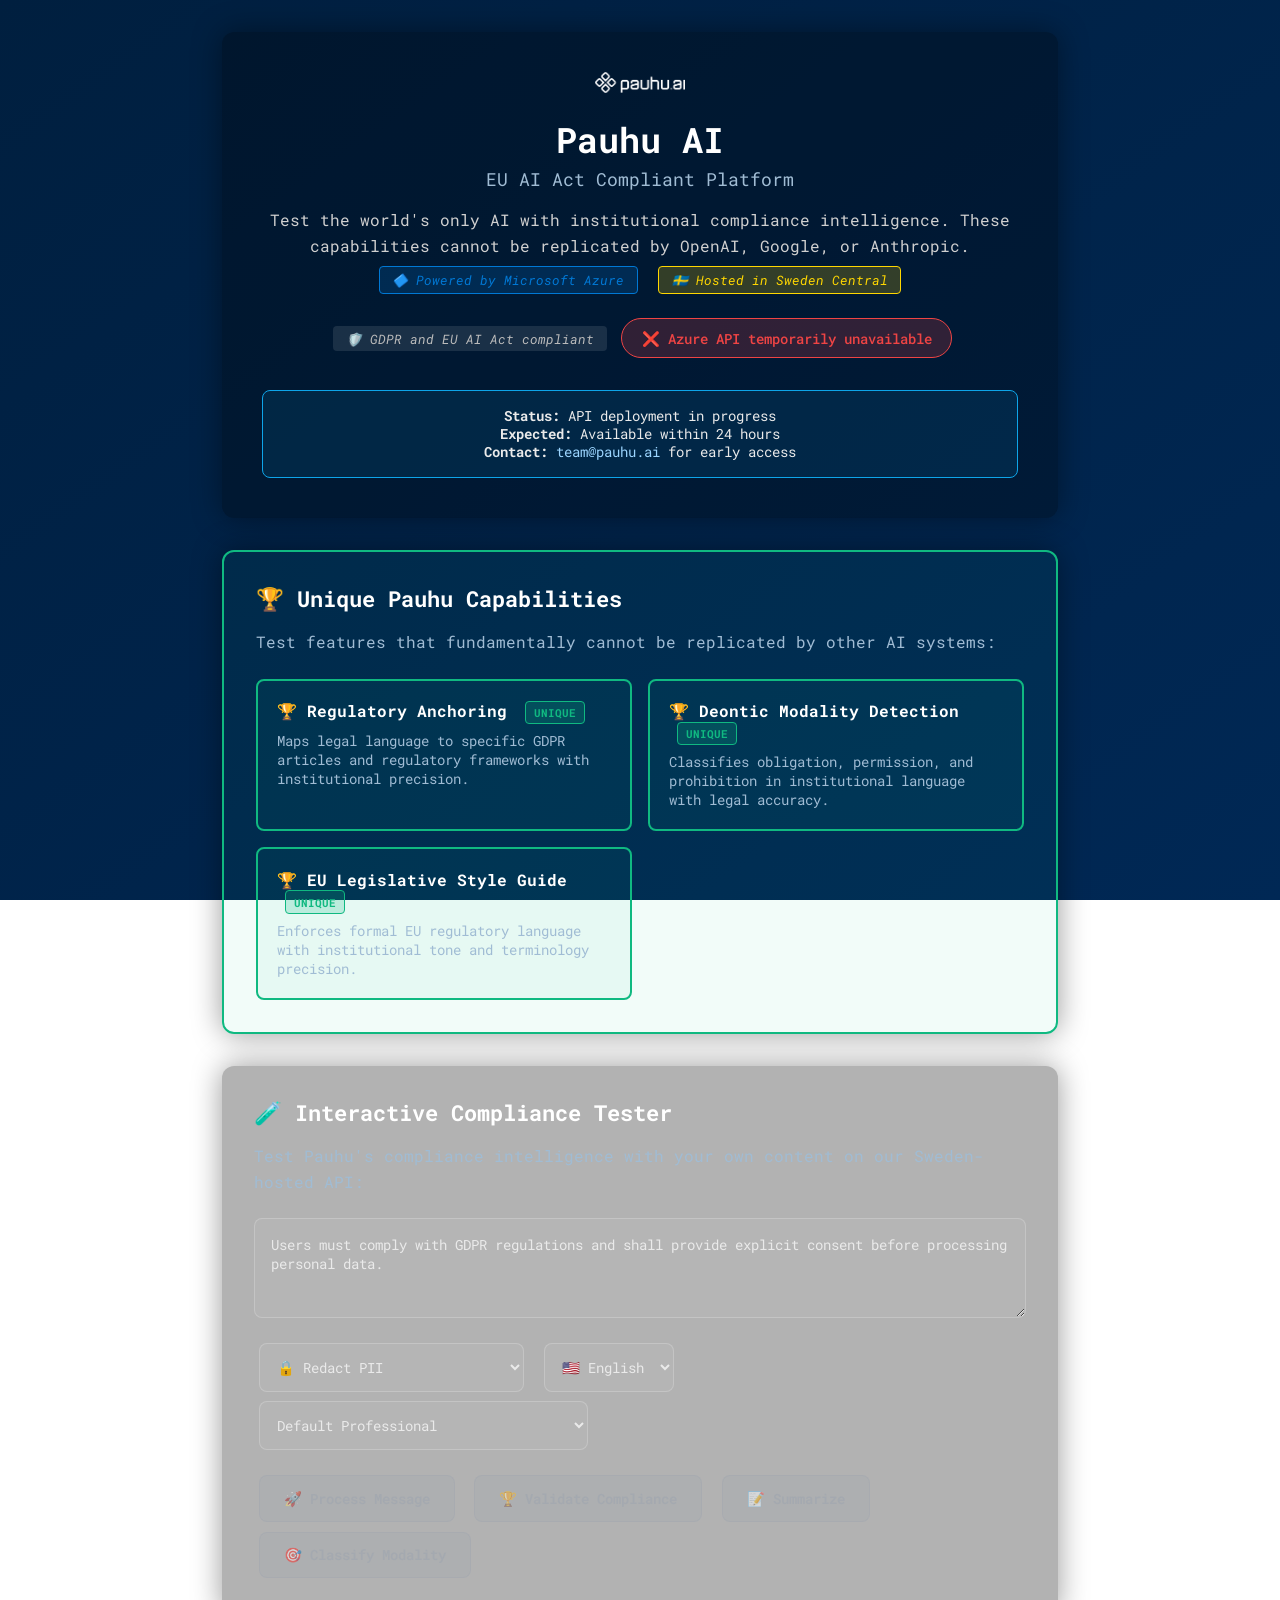
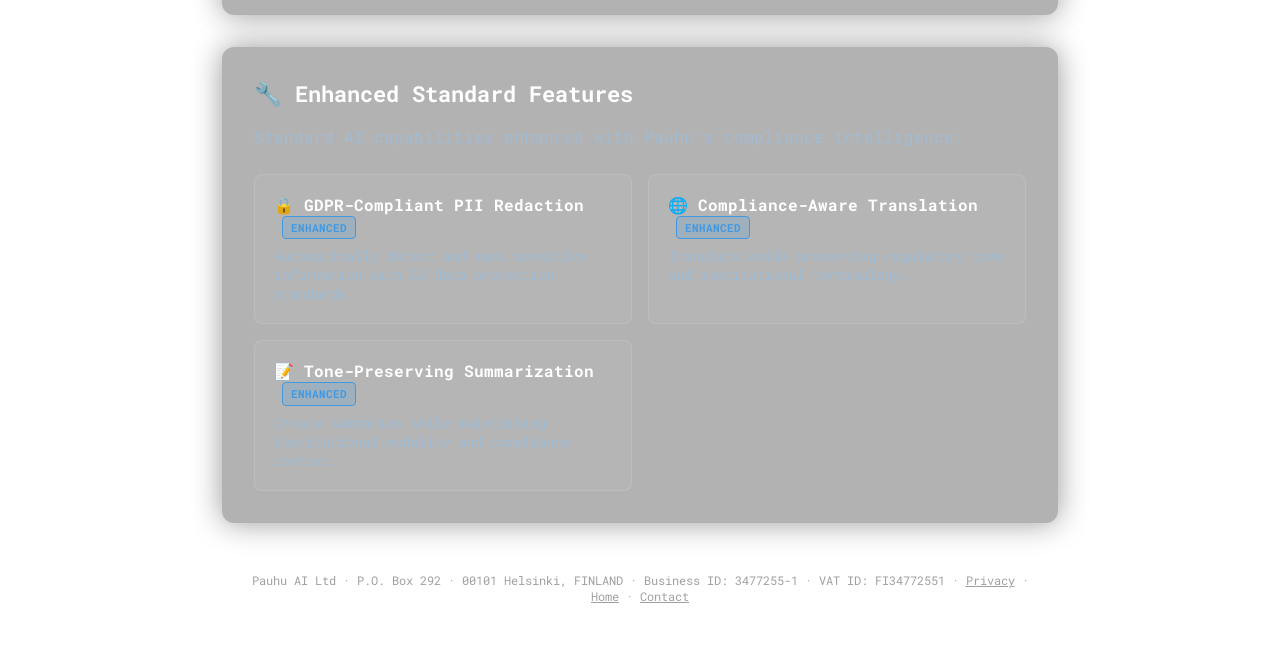
==== index.html @ 0cce5532 "Initial Pauhu demo site - EU AI Act compliant" ====
<!DOCTYPE html>
<html lang="en">
<head>
  <meta charset="UTF-8" />
  <meta name="viewport" content="width=device-width, initial-scale=1.0" />
  <title>Pauhu AI Demo – EU AI Act Compliant Platform</title>
  <meta name="description" content="Test the world's only AI with institutional compliance intelligence. Hosted in Sweden Central for authentic EU compliance." />
  <link rel="icon" href="/assets/pauhu.ai_brand_mark_nega.png" type="image/png" />
  <style>
    @import url('https://fonts.googleapis.com/css2?family=Roboto+Mono:wght@400;700&display=swap');

    * {
      margin: 0;
      padding: 0;
      box-sizing: border-box;
    }

    body {
      font-family: 'Roboto Mono', monospace;
      background: linear-gradient(145deg, #001f3f, #002855);
      color: #eaeaea;
      min-height: 100vh;
      background-attachment: fixed;
    }

    main {
      max-width: 900px;
      margin: 0 auto;
      padding: 2rem;
    }

    .header {
      text-align: center;
      margin-bottom: 2rem;
      background: rgba(0, 0, 0, 0.3);
      border-radius: 12px;
      box-shadow: 0 0 30px rgba(0, 0, 0, 0.4);
      padding: 2.5rem;
    }

    img.logo {
      width: 90px;
      height: auto;
      margin-bottom: 1.2rem;
    }

    h1 {
      font-size: 2.2rem;
      font-weight: 700;
      margin-bottom: 0.3rem;
      color: #ffffff;
    }

    h2 {
      font-weight: 400;
      color: #a0bcd4;
      margin-top: 0;
      font-size: 1.1rem;
      margin-bottom: 1rem;
    }

    p {
      margin-top: 1rem;
      line-height: 1.6;
      color: #d0d0d0;
    }

    .badge {
      background: rgba(255, 255, 255, 0.1);
      color: #bbb;
      font-size: 0.8rem;
      padding: 0.3rem 0.8rem;
      border-radius: 4px;
      margin: 0.5rem 0.3rem;
      display: inline-block;
      font-style: italic;
    }

    .azure-badge {
      background: rgba(0, 120, 212, 0.2);
      color: #0078d4;
      border: 1px solid #0078d4;
    }

    .eu-badge {
      background: rgba(255, 215, 0, 0.2);
      color: #ffd700;
      border: 1px solid #ffd700;
    }

    .status-indicator {
      display: inline-block;
      padding: 0.6rem 1.2rem;
      border-radius: 20px;
      font-size: 0.9rem;
      font-weight: 500;
      margin: 1rem 0;
      transition: all 0.3s ease;
    }

    .status-connected { 
      background: rgba(16, 185, 129, 0.2); 
      color: #10b981; 
      border: 1px solid #10b981;
    }

    .status-connecting { 
      background: rgba(245, 158, 11, 0.2); 
      color: #f59e0b; 
      border: 1px solid #f59e0b;
    }

    .status-error { 
      background: rgba(239, 68, 68, 0.2); 
      color: #ef4444; 
      border: 1px solid #ef4444;
    }

    .demo-section {
      background: rgba(0, 0, 0, 0.3);
      border-radius: 12px;
      box-shadow: 0 0 30px rgba(0, 0, 0, 0.4);
      padding: 2rem;
      margin-bottom: 2rem;
    }

    .unique-features {
      border: 2px solid #10b981;
      background: rgba(16, 185, 129, 0.05);
    }

    .demo-section h3 {
      color: #ffffff;
      font-size: 1.4rem;
      margin-bottom: 1rem;
      font-weight: 700;
    }

    .demo-section p {
      color: #a0bcd4;
      margin-bottom: 1.5rem;
      line-height: 1.6;
    }

    textarea {
      font-family: 'Roboto Mono', monospace;
      width: 100%;
      padding: 1rem;
      margin-bottom: 1rem;
      resize: vertical;
      min-height: 100px;
      border-radius: 8px;
      border: 1px solid rgba(255, 255, 255, 0.2);
      background: rgba(255, 255, 255, 0.05);
      color: #eaeaea;
      font-size: 0.9rem;
    }

    textarea::placeholder {
      color: rgba(234, 234, 234, 0.6);
    }

    select {
      font-family: 'Roboto Mono', monospace;
      padding: 0.8rem;
      margin: 0.3rem;
      background: rgba(255, 255, 255, 0.05);
      border: 1px solid rgba(255, 255, 255, 0.2);
      border-radius: 8px;
      color: #eaeaea;
      font-size: 0.9rem;
    }

    button {
      font-family: 'Roboto Mono', monospace;
      padding: 0.8rem 1.5rem;
      margin: 0.3rem;
      cursor: pointer;
      font-weight: 500;
      transition: all 0.3s ease;
      background: transparent;
      border: 1px solid #ffffff;
      color: #ffffff;
      border-radius: 8px;
      font-size: 0.9rem;
    }

    button:hover:not(:disabled) {
      background: #ffffff;
      color: #001f3f;
    }

    button:disabled {
      background: rgba(156, 163, 175, 0.2);
      color: rgba(156, 163, 175, 0.5);
      cursor: not-allowed;
      border-color: rgba(156, 163, 175, 0.3);
    }

    .unique-button {
      border-color: #10b981;
      color: #10b981;
    }

    .unique-button:hover:not(:disabled) {
      background: #10b981;
      color: #ffffff;
    }

    .response {
      background: rgba(0, 0, 0, 0.4);
      padding: 1.5rem;
      border-radius: 8px;
      margin-top: 1.5rem;
      font-family: 'Roboto Mono', monospace;
      font-size: 0.85rem;
      border: 1px solid rgba(255, 255, 255, 0.1);
      overflow-x: auto;
      max-height: 400px;
      overflow-y: auto;
    }

    .response pre {
      white-space: pre-wrap;
      margin: 0;
      color: #d0d0d0;
    }

    .examples {
      display: grid;
      grid-template-columns: repeat(auto-fit, minmax(280px, 1fr));
      gap: 1rem;
      margin-top: 1.5rem;
    }

    .example {
      background: rgba(255, 255, 255, 0.05);
      border: 1px solid rgba(255, 255, 255, 0.1);
      border-radius: 8px;
      padding: 1.2rem;
      cursor: pointer;
      transition: all 0.3s ease;
    }

    .example:hover {
      background: rgba(255, 255, 255, 0.08);
      border-color: rgba(255, 255, 255, 0.2);
    }

    .unique-example {
      border: 2px solid #10b981;
      background: rgba(16, 185, 129, 0.05);
    }

    .unique-example:hover {
      background: rgba(16, 185, 129, 0.1);
    }

    .example h4 {
      color: #ffffff;
      margin-bottom: 0.5rem;
      font-size: 1rem;
      font-weight: 700;
    }

    .example p {
      color: #a0bcd4;
      font-size: 0.85rem;
      margin: 0;
      line-height: 1.4;
    }

    .feature-badge {
      display: inline-block;
      background: rgba(66, 153, 225, 0.2);
      color: #4299e1;
      padding: 0.2rem 0.5rem;
      border-radius: 4px;
      font-size: 0.7rem;
      margin-left: 0.5rem;
      border: 1px solid #4299e1;
    }

    .unique-badge {
      background: rgba(16, 185, 129, 0.2);
      color: #10b981;
      border-color: #10b981;
    }

    .api-info {
      background: rgba(14, 165, 233, 0.1);
      border: 1px solid #0ea5e9;
      padding: 1rem;
      border-radius: 8px;
      margin-top: 1rem;
      font-size: 0.85rem;
    }

    .api-info a {
      color: #9cd5ff;
      text-decoration: none;
    }

    .api-info a:hover {
      text-decoration: underline;
    }

    footer {
      font-size: 0.75rem;
      margin-top: 2rem;
      color: #a0a0a0;
      text-align: center;
      padding: 1rem;
      border-top: 1px solid rgba(255, 255, 255, 0.1);
    }

    footer a {
      color: #a0a0a0;
      text-decoration: underline;
    }

    @media (max-width: 768px) {
      main {
        padding: 1rem;
      }
      
      .header {
        padding: 1.5rem;
      }
      
      h1 {
        font-size: 1.8rem;
      }
      
      .demo-section {
        padding: 1.5rem;
      }
      
      .examples {
        grid-template-columns: 1fr;
      }
    }
  </style>
</head>
<body>
  <main>
    <!-- Header with Logo and Brand -->
    <div class="header">
      <img src="/assets/pauhu.ai_brand_mark_logo_nega.png" alt="Pauhu AI brand mark logo" class="logo" />
      <h1>Pauhu AI</h1>
      <h2>EU AI Act Compliant Platform</h2>
      <p>Test the world's only AI with institutional compliance intelligence. These capabilities cannot be replicated by OpenAI, Google, or Anthropic.</p>
      
      <div class="badge azure-badge">🔷 Powered by Microsoft Azure</div>
      <div class="badge eu-badge">🇸🇪 Hosted in Sweden Central</div>
      <div class="badge">🛡️ GDPR and EU AI Act compliant</div>
      
      <div id="connectionStatus" class="status-indicator status-connecting">
        🔄 Connecting to Azure Sweden...
      </div>
      
      <div id="apiInfo" class="api-info" style="display: none;">
        <strong>API Endpoint:</strong> <span id="apiUrl">api.pauhu.ai</span><br>
        <strong>Region:</strong> Sweden Central (EU)<br>
        <strong>Documentation:</strong> 
        <a id="docsLink" href="#" target="_blank">Swagger UI</a> | 
        <a id="redocLink" href="#" target="_blank">ReDoc</a>
      </div>
    </div>

    <!-- Unique Capabilities Section -->
    <div class="demo-section unique-features">
      <h3>🏆 Unique Pauhu Capabilities</h3>
      <p>Test features that fundamentally cannot be replicated by other AI systems:</p>
      
      <div class="examples">
        <div class="example unique-example" onclick="loadExample('Users must comply with GDPR Article 6 and shall obtain explicit consent before processing personal data', 'validate')">
          <h4>🏆 Regulatory Anchoring <span class="feature-badge unique-badge">UNIQUE</span></h4>
          <p>Maps legal language to specific GDPR articles and regulatory frameworks with institutional precision.</p>
        </div>
        
        <div class="example unique-example" onclick="loadExample('The system shall validate all input data and users must provide authentication', 'classify')">
          <h4>🏆 Deontic Modality Detection <span class="feature-badge unique-badge">UNIQUE</span></h4>
          <p>Classifies obligation, permission, and prohibition in institutional language with legal accuracy.</p>
        </div>
        
        <div class="example unique-example" onclick="loadExample('hey team we need to discuss gdpr compliance stuff', 'rewrite', 'eu_legislative')">
          <h4>🏆 EU Legislative Style Guide <span class="feature-badge unique-badge">UNIQUE</span></h4>
          <p>Enforces formal EU regulatory language with institutional tone and terminology precision.</p>
        </div>
      </div>
    </div>

    <!-- Interactive API Tester -->
    <div class="demo-section">
      <h3>🧪 Interactive Compliance Tester</h3>
      <p>Test Pauhu's compliance intelligence with your own content on our Sweden-hosted API:</p>
      
      <textarea id="text" placeholder="Enter text to process...
Example: Users must comply with GDPR regulations and shall provide explicit consent before processing personal data.">Users must comply with GDPR regulations and shall provide explicit consent before processing personal data.</textarea>
      
      <div style="margin-bottom: 1rem;">
        <select id="action">
          <option value="redact">🔒 Redact PII</option>
          <option value="translate">🌐 Translate (EU-compliant)</option>
          <option value="rewrite">✏️ Rewrite Tone</option>
          <option value="chat">💬 Generate Response</option>
          <option value="search">🔍 RAG Search</option>
        </select>
        
        <select id="lang">
          <option value="en">🇺🇸 English</option>
          <option value="sv">🇸🇪 Swedish</option>
          <option value="fi">🇫🇮 Finnish</option>
          <option value="de">🇩🇪 German</option>
          <option value="fr">🇫🇷 French</option>
          <option value="es">🇪🇸 Spanish</option>
        </select>
        
        <select id="styleGuide">
          <option value="default">Default Professional</option>
          <option value="eu_legislative">🇪🇺 EU Legislative (Unique to Pauhu)</option>
          <option value="nordea_email">🏦 Banking Professional</option>
          <option value="medical_compliance">⚕️ Medical Compliance</option>
          <option value="government_public">🏛️ Government Public</option>
        </select>
      </div>
      
      <div>
        <button onclick="processMessage()" id="processBtn" disabled>🚀 Process Message</button>
        <button onclick="validateCompliance()" id="validateBtn" class="unique-button" disabled>🏆 Validate Compliance</button>
        <button onclick="summarizeText()" id="summarizeBtn" disabled>📝 Summarize</button>
        <button onclick="classifyContent()" id="classifyBtn" class="unique-button" disabled>🎯 Classify Modality</button>
      </div>
      
      <div id="response" class="response" style="display: none;"></div>
    </div>

    <!-- Enhanced Capability Examples -->
    <div class="demo-section">
      <h3>🔧 Enhanced Standard Features</h3>
      <p>Standard AI capabilities enhanced with Pauhu's compliance intelligence:</p>
      
      <div class="examples">
        <div class="example" onclick="loadExample('My SSN is 123-45-6789 and email is john@company.com', 'redact')">
          <h4>🔒 GDPR-Compliant PII Redaction <span class="feature-badge">ENHANCED</span></h4>
          <p>Automatically detect and mask sensitive information with EU data protection standards.</p>
        </div>
        
        <div class="example" onclick="loadExample('我需要翻译这段关于合规的文本', 'translate')">
          <h4>🌐 Compliance-Aware Translation <span class="feature-badge">ENHANCED</span></h4>
          <p>Translate while preserving regulatory tone and institutional terminology.</p>
        </div>
        
        <div class="example" onclick="loadExample('This document contains important regulatory information that must be summarized for executive review while maintaining compliance requirements', 'summarize')">
          <h4>📝 Tone-Preserving Summarization <span class="feature-badge">ENHANCED</span></h4>
          <p>Create summaries while maintaining institutional modality and compliance context.</p>
        </div>
      </div>
    </div>

    <!-- Footer -->
    <footer>
      Pauhu AI Ltd · P.O. Box 292 · 00101 Helsinki, FINLAND · Business ID: 3477255-1 · VAT ID: FI34772551 ·
      <a href="/legal/privacy-policy.html">Privacy</a> ·
      <a href="/">Home</a> ·
      <a href="mailto:team@pauhu.ai">Contact</a>
    </footer>
  </main>

  <script>
    const API_BASE = 'https://api.pauhu.ai';
    let isConnected = false;

    async function checkConnection() {
      const statusEl = document.getElementById('connectionStatus');
      const apiInfoEl = document.getElementById('apiInfo');
      const buttons = ['processBtn', 'validateBtn', 'summarizeBtn', 'classifyBtn'];

      statusEl.textContent = '🔄 Connecting to Azure Sweden...';
      statusEl.className = 'status-indicator status-connecting';

      try {
        const response = await fetch(`${API_BASE}/health`, { 
          method: 'GET',
          signal: AbortSignal.timeout(5000)
        });
        
        if (response.ok) {
          const data = await response.json();
          if (data.status === 'operational') {
            isConnected = true;
            
            statusEl.textContent = '✅ Connected to Azure Sweden Central';
            statusEl.className = 'status-indicator status-connected';
            
            document.getElementById('apiUrl').textContent = 'api.pauhu.ai';
            document.getElementById('docsLink').href = `${API_BASE}/docs`;
            document.getElementById('redocLink').href = `${API_BASE}/redoc`;
            apiInfoEl.style.display = 'block';
            
            buttons.forEach(id => {
              document.getElementById(id).disabled = false;
            });
            
            return;
          }
        }
        throw new Error('API not responding');
      } catch (error) {
        statusEl.textContent = '❌ Azure API temporarily unavailable';
        statusEl.className = 'status-indicator status-error';
        
        apiInfoEl.innerHTML = `
          <strong>Status:</strong> API deployment in progress<br>
          <strong>Expected:</strong> Available within 24 hours<br>
          <strong>Contact:</strong> <a href="mailto:team@pauhu.ai">team@pauhu.ai</a> for early access
        `;
        apiInfoEl.style.display = 'block';
      }
    }

    async function makeRequest(endpoint, payload = null, method = 'GET') {
      if (!isConnected) {
        showResponse('❌ API not connected. Azure deployment may still be in progress.');
        return;
      }

      try {
        const options = {
          method: method,
          headers: { 
            'Content-Type': 'application/json',
            'X-API-Source': 'demo.pauhu.ai',
            'X-Region': 'sweden-central'
          }
        };
        
        if (payload) {
          options.body = JSON.stringify({
            ...payload,
            region: 'sweden-central',
            compliance_mode: true,
            eu_hosting: true
          });
        }

        const response = await fetch(`${API_BASE}${endpoint}`, options);
        const data = await response.json();
        
        // Add Sweden hosting metadata
        data.hosting_info = {
          region: "Sweden Central",
          provider: "Microsoft Azure",
          compliance: ["GDPR", "EU AI Act"],
          data_residency: "European Union",
          processing_location: "Sweden"
        };
        
        showResponse(JSON.stringify(data, null, 2));
        return data;
      } catch (error) {
        showResponse(`❌ Error: ${error.message}\n\nThe Azure Sweden API may still be deploying. Please try again in a few minutes.`);
      }
    }

    async function processMessage() {
      const payload = {
        text: document.getElementById('text').value,
        action: document.getElementById('action').value,
        lang: document.getElementById('lang').value,
        tone_variant: document.getElementById('styleGuide').value
      };
      
      await makeRequest('/process-message', payload, 'POST');
    }
    
    async function validateCompliance() {
      const payload = {
        text: document.getElementById('text').value,
        lang: document.getElementById('lang').value,
        style_guide: document.getElementById('styleGuide').value,
        compliance_frameworks: ["GDPR", "EU_AI_ACT"],
        expected_modality: "obligation",
        expected_tone: "formal"
      };
      
      await makeRequest('/validate', payload, 'POST');
    }

    async function summarizeText() {
      const payload = {
        text: document.getElementById('text').value,
        lang: document.getElementById('lang').value,
        length: "medium",
        style_guide: document.getElementById('styleGuide').value,
        preserve_tone: true,
        preserve_compliance: true
      };
      
      await makeRequest('/summarize', payload, 'POST');
    }

    async function classifyContent() {
      const payload = {
        text: document.getElementById('text').value,
        lang: document.getElementById('lang').value,
        classification_type: "modality",
        deontic_analysis: true,
        regulatory_context: true
      };
      
      await makeRequest('/classify', payload, 'POST');
    }

    function loadExample(text, action, styleGuide = null) {
      document.getElementById('text').value = text;
      if (styleGuide) {
        document.getElementById('styleGuide').value = styleGuide;
      }
      
      if (action === 'validate') {
        validateCompliance();
      } else if (action === 'summarize') {
        summarizeText();
      } else if (action === 'classify') {
        classifyContent();
      } else {
        document.getElementById('action').value = action;
        processMessage();
      }
    }

    function showResponse(content) {
      const responseEl = document.getElementById('response');
      responseEl.innerHTML = `<pre>${content}</pre>`;
      responseEl.style.display = 'block';
      responseEl.scrollIntoView({ behavior: 'smooth' });
    }

    // Check connection on load
    window.addEventListener('load', checkConnection);
    
    // Retry connection every 30 seconds if failed
    setInterval(() => {
      if (!isConnected) {
        checkConnection();
      }
    }, 30000);
  </script>
</body>
</html>
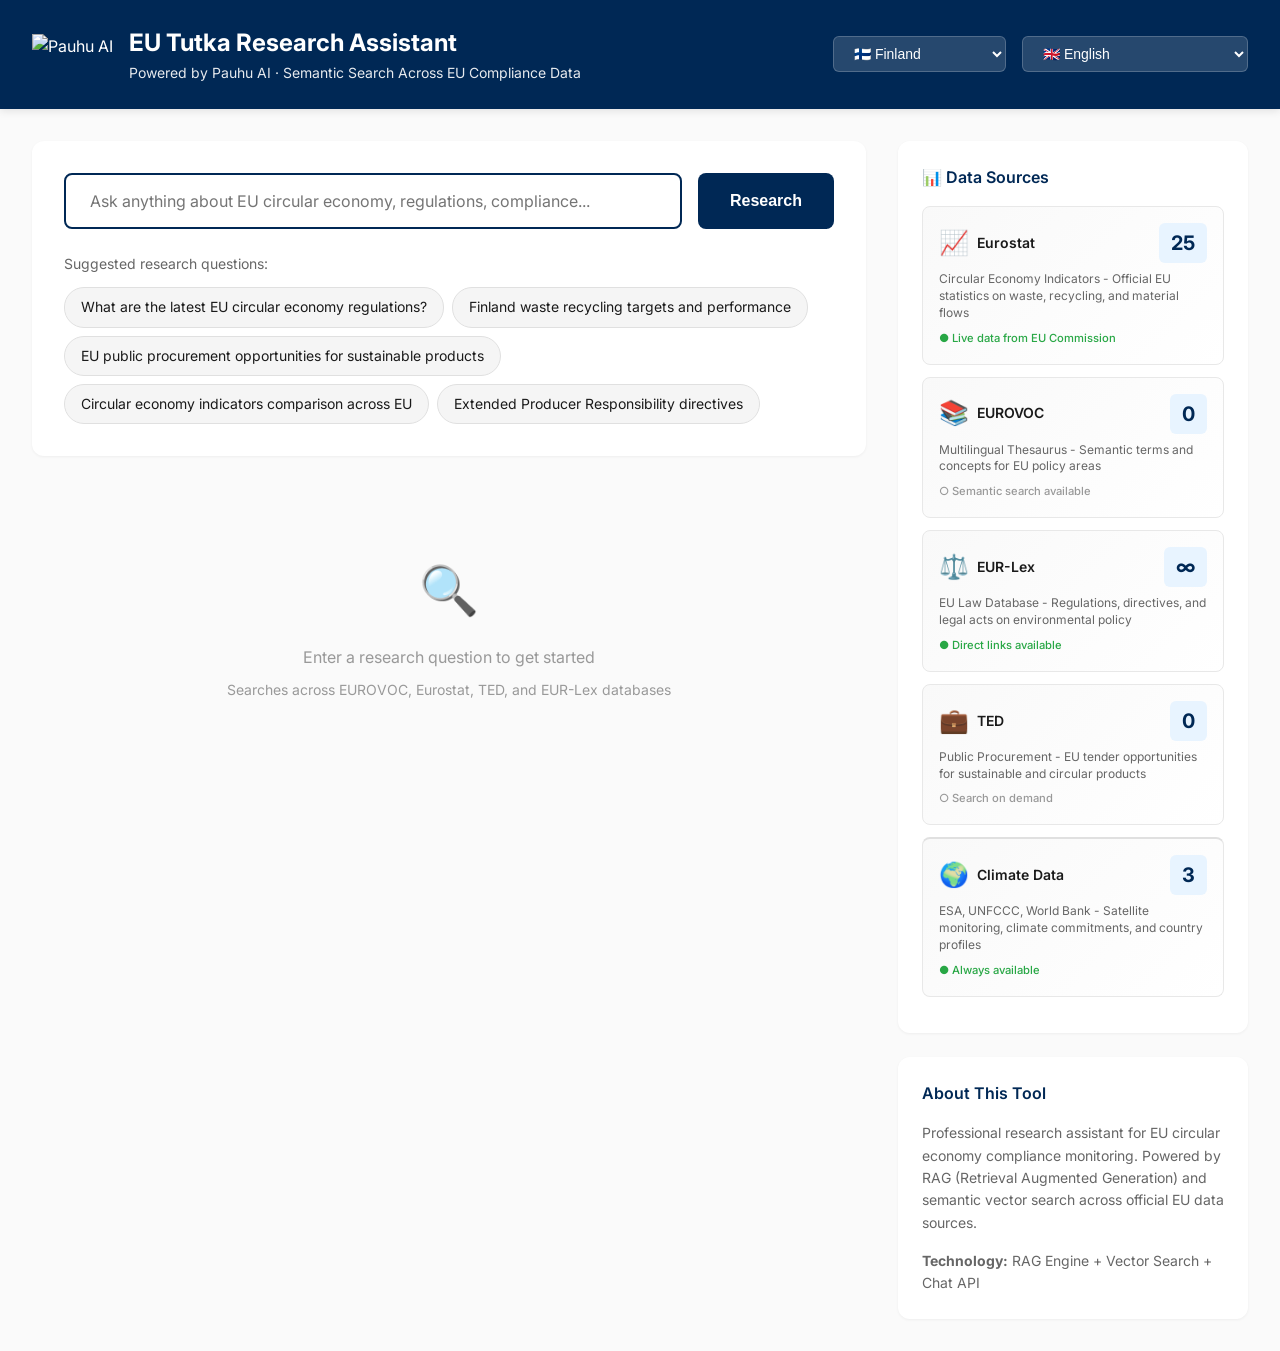
==== commit c2b18416: "Initial Pauhu EU-Tutka demo deployment Features: - 18 Eurostat circular economy indicators - Dual-vi" ====
--- a/index.html
+++ b/index.html
@@ -1,652 +1,12 @@
-<!DOCTYPE html>
-<html lang="en">
-<head>
-  <meta charset="UTF-8" />
-  <meta name="viewport" content="width=device-width, initial-scale=1.0" />
-  <title>Pauhu AI Demo – EU AI Act Compliant Platform</title>
-  <meta name="description" content="Test the world's only AI with institutional compliance intelligence. Hosted in Sweden Central for authentic EU compliance." />
-  <link rel="icon" href="/assets/pauhu.ai_brand_mark_nega.png" type="image/png" />
-  <style>
-    @import url('https://fonts.googleapis.com/css2?family=Roboto+Mono:wght@400;700&display=swap');
-
-    * {
-      margin: 0;
-      padding: 0;
-      box-sizing: border-box;
-    }
-
-    body {
-      font-family: 'Roboto Mono', monospace;
-      background: linear-gradient(145deg, #001f3f, #002855);
-      color: #eaeaea;
-      min-height: 100vh;
-      background-attachment: fixed;
-    }
-
-    main {
-      max-width: 900px;
-      margin: 0 auto;
-      padding: 2rem;
-    }
-
-    .header {
-      text-align: center;
-      margin-bottom: 2rem;
-      background: rgba(0, 0, 0, 0.3);
-      border-radius: 12px;
-      box-shadow: 0 0 30px rgba(0, 0, 0, 0.4);
-      padding: 2.5rem;
-    }
-
-    img.logo {
-      width: 90px;
-      height: auto;
-      margin-bottom: 1.2rem;
-    }
-
-    h1 {
-      font-size: 2.2rem;
-      font-weight: 700;
-      margin-bottom: 0.3rem;
-      color: #ffffff;
-    }
-
-    h2 {
-      font-weight: 400;
-      color: #a0bcd4;
-      margin-top: 0;
-      font-size: 1.1rem;
-      margin-bottom: 1rem;
-    }
-
-    p {
-      margin-top: 1rem;
-      line-height: 1.6;
-      color: #d0d0d0;
-    }
-
-    .badge {
-      background: rgba(255, 255, 255, 0.1);
-      color: #bbb;
-      font-size: 0.8rem;
-      padding: 0.3rem 0.8rem;
-      border-radius: 4px;
-      margin: 0.5rem 0.3rem;
-      display: inline-block;
-      font-style: italic;
-    }
-
-    .azure-badge {
-      background: rgba(0, 120, 212, 0.2);
-      color: #0078d4;
-      border: 1px solid #0078d4;
-    }
-
-    .eu-badge {
-      background: rgba(255, 215, 0, 0.2);
-      color: #ffd700;
-      border: 1px solid #ffd700;
-    }
-
-    .status-indicator {
-      display: inline-block;
-      padding: 0.6rem 1.2rem;
-      border-radius: 20px;
-      font-size: 0.9rem;
-      font-weight: 500;
-      margin: 1rem 0;
-      transition: all 0.3s ease;
-    }
-
-    .status-connected { 
-      background: rgba(16, 185, 129, 0.2); 
-      color: #10b981; 
-      border: 1px solid #10b981;
-    }
-
-    .status-connecting { 
-      background: rgba(245, 158, 11, 0.2); 
-      color: #f59e0b; 
-      border: 1px solid #f59e0b;
-    }
-
-    .status-error { 
-      background: rgba(239, 68, 68, 0.2); 
-      color: #ef4444; 
-      border: 1px solid #ef4444;
-    }
-
-    .demo-section {
-      background: rgba(0, 0, 0, 0.3);
-      border-radius: 12px;
-      box-shadow: 0 0 30px rgba(0, 0, 0, 0.4);
-      padding: 2rem;
-      margin-bottom: 2rem;
-    }
-
-    .unique-features {
-      border: 2px solid #10b981;
-      background: rgba(16, 185, 129, 0.05);
-    }
-
-    .demo-section h3 {
-      color: #ffffff;
-      font-size: 1.4rem;
-      margin-bottom: 1rem;
-      font-weight: 700;
-    }
-
-    .demo-section p {
-      color: #a0bcd4;
-      margin-bottom: 1.5rem;
-      line-height: 1.6;
-    }
-
-    textarea {
-      font-family: 'Roboto Mono', monospace;
-      width: 100%;
-      padding: 1rem;
-      margin-bottom: 1rem;
-      resize: vertical;
-      min-height: 100px;
-      border-radius: 8px;
-      border: 1px solid rgba(255, 255, 255, 0.2);
-      background: rgba(255, 255, 255, 0.05);
-      color: #eaeaea;
-      font-size: 0.9rem;
-    }
-
-    textarea::placeholder {
-      color: rgba(234, 234, 234, 0.6);
-    }
-
-    select {
-      font-family: 'Roboto Mono', monospace;
-      padding: 0.8rem;
-      margin: 0.3rem;
-      background: rgba(255, 255, 255, 0.05);
-      border: 1px solid rgba(255, 255, 255, 0.2);
-      border-radius: 8px;
-      color: #eaeaea;
-      font-size: 0.9rem;
-    }
-
-    button {
-      font-family: 'Roboto Mono', monospace;
-      padding: 0.8rem 1.5rem;
-      margin: 0.3rem;
-      cursor: pointer;
-      font-weight: 500;
-      transition: all 0.3s ease;
-      background: transparent;
-      border: 1px solid #ffffff;
-      color: #ffffff;
-      border-radius: 8px;
-      font-size: 0.9rem;
-    }
-
-    button:hover:not(:disabled) {
-      background: #ffffff;
-      color: #001f3f;
-    }
-
-    button:disabled {
-      background: rgba(156, 163, 175, 0.2);
-      color: rgba(156, 163, 175, 0.5);
-      cursor: not-allowed;
-      border-color: rgba(156, 163, 175, 0.3);
-    }
-
-    .unique-button {
-      border-color: #10b981;
-      color: #10b981;
-    }
-
-    .unique-button:hover:not(:disabled) {
-      background: #10b981;
-      color: #ffffff;
-    }
-
-    .response {
-      background: rgba(0, 0, 0, 0.4);
-      padding: 1.5rem;
-      border-radius: 8px;
-      margin-top: 1.5rem;
-      font-family: 'Roboto Mono', monospace;
-      font-size: 0.85rem;
-      border: 1px solid rgba(255, 255, 255, 0.1);
-      overflow-x: auto;
-      max-height: 400px;
-      overflow-y: auto;
-    }
-
-    .response pre {
-      white-space: pre-wrap;
-      margin: 0;
-      color: #d0d0d0;
-    }
-
-    .examples {
-      display: grid;
-      grid-template-columns: repeat(auto-fit, minmax(280px, 1fr));
-      gap: 1rem;
-      margin-top: 1.5rem;
-    }
-
-    .example {
-      background: rgba(255, 255, 255, 0.05);
-      border: 1px solid rgba(255, 255, 255, 0.1);
-      border-radius: 8px;
-      padding: 1.2rem;
-      cursor: pointer;
-      transition: all 0.3s ease;
-    }
-
-    .example:hover {
-      background: rgba(255, 255, 255, 0.08);
-      border-color: rgba(255, 255, 255, 0.2);
-    }
-
-    .unique-example {
-      border: 2px solid #10b981;
-      background: rgba(16, 185, 129, 0.05);
-    }
-
-    .unique-example:hover {
-      background: rgba(16, 185, 129, 0.1);
-    }
-
-    .example h4 {
-      color: #ffffff;
-      margin-bottom: 0.5rem;
-      font-size: 1rem;
-      font-weight: 700;
-    }
-
-    .example p {
-      color: #a0bcd4;
-      font-size: 0.85rem;
-      margin: 0;
-      line-height: 1.4;
-    }
-
-    .feature-badge {
-      display: inline-block;
-      background: rgba(66, 153, 225, 0.2);
-      color: #4299e1;
-      padding: 0.2rem 0.5rem;
-      border-radius: 4px;
-      font-size: 0.7rem;
-      margin-left: 0.5rem;
-      border: 1px solid #4299e1;
-    }
-
-    .unique-badge {
-      background: rgba(16, 185, 129, 0.2);
-      color: #10b981;
-      border-color: #10b981;
-    }
-
-    .api-info {
-      background: rgba(14, 165, 233, 0.1);
-      border: 1px solid #0ea5e9;
-      padding: 1rem;
-      border-radius: 8px;
-      margin-top: 1rem;
-      font-size: 0.85rem;
-    }
-
-    .api-info a {
-      color: #9cd5ff;
-      text-decoration: none;
-    }
-
-    .api-info a:hover {
-      text-decoration: underline;
-    }
-
-    footer {
-      font-size: 0.75rem;
-      margin-top: 2rem;
-      color: #a0a0a0;
-      text-align: center;
-      padding: 1rem;
-      border-top: 1px solid rgba(255, 255, 255, 0.1);
-    }
-
-    footer a {
-      color: #a0a0a0;
-      text-decoration: underline;
-    }
-
-    @media (max-width: 768px) {
-      main {
-        padding: 1rem;
-      }
-      
-      .header {
-        padding: 1.5rem;
-      }
-      
-      h1 {
-        font-size: 1.8rem;
-      }
-      
-      .demo-section {
-        padding: 1.5rem;
-      }
-      
-      .examples {
-        grid-template-columns: 1fr;
-      }
-    }
-  </style>
-</head>
-<body>
-  <main>
-    <!-- Header with Logo and Brand -->
-    <div class="header">
-      <img src="/assets/pauhu.ai_brand_mark_logo_nega.png" alt="Pauhu AI brand mark logo" class="logo" />
-      <h1>Pauhu AI</h1>
-      <h2>EU AI Act Compliant Platform</h2>
-      <p>Test the world's only AI with institutional compliance intelligence. These capabilities cannot be replicated by OpenAI, Google, or Anthropic.</p>
-      
-      <div class="badge azure-badge">🔷 Powered by Microsoft Azure</div>
-      <div class="badge eu-badge">🇸🇪 Hosted in Sweden Central</div>
-      <div class="badge">🛡️ GDPR and EU AI Act compliant</div>
-      
-      <div id="connectionStatus" class="status-indicator status-connecting">
-        🔄 Connecting to Azure Sweden...
-      </div>
-      
-      <div id="apiInfo" class="api-info" style="display: none;">
-        <strong>API Endpoint:</strong> <span id="apiUrl">api.pauhu.ai</span><br>
-        <strong>Region:</strong> Sweden Central (EU)<br>
-        <strong>Documentation:</strong> 
-        <a id="docsLink" href="#" target="_blank">Swagger UI</a> | 
-        <a id="redocLink" href="#" target="_blank">ReDoc</a>
-      </div>
-    </div>
-
-    <!-- Unique Capabilities Section -->
-    <div class="demo-section unique-features">
-      <h3>🏆 Unique Pauhu Capabilities</h3>
-      <p>Test features that fundamentally cannot be replicated by other AI systems:</p>
-      
-      <div class="examples">
-        <div class="example unique-example" onclick="loadExample('Users must comply with GDPR Article 6 and shall obtain explicit consent before processing personal data', 'validate')">
-          <h4>🏆 Regulatory Anchoring <span class="feature-badge unique-badge">UNIQUE</span></h4>
-          <p>Maps legal language to specific GDPR articles and regulatory frameworks with institutional precision.</p>
-        </div>
-        
-        <div class="example unique-example" onclick="loadExample('The system shall validate all input data and users must provide authentication', 'classify')">
-          <h4>🏆 Deontic Modality Detection <span class="feature-badge unique-badge">UNIQUE</span></h4>
-          <p>Classifies obligation, permission, and prohibition in institutional language with legal accuracy.</p>
-        </div>
-        
-        <div class="example unique-example" onclick="loadExample('hey team we need to discuss gdpr compliance stuff', 'rewrite', 'eu_legislative')">
-          <h4>🏆 EU Legislative Style Guide <span class="feature-badge unique-badge">UNIQUE</span></h4>
-          <p>Enforces formal EU regulatory language with institutional tone and terminology precision.</p>
-        </div>
-      </div>
-    </div>
-
-    <!-- Interactive API Tester -->
-    <div class="demo-section">
-      <h3>🧪 Interactive Compliance Tester</h3>
-      <p>Test Pauhu's compliance intelligence with your own content on our Sweden-hosted API:</p>
-      
-      <textarea id="text" placeholder="Enter text to process...
-Example: Users must comply with GDPR regulations and shall provide explicit consent before processing personal data.">Users must comply with GDPR regulations and shall provide explicit consent before processing personal data.</textarea>
-      
-      <div style="margin-bottom: 1rem;">
-        <select id="action">
-          <option value="redact">🔒 Redact PII</option>
-          <option value="translate">🌐 Translate (EU-compliant)</option>
-          <option value="rewrite">✏️ Rewrite Tone</option>
-          <option value="chat">💬 Generate Response</option>
-          <option value="search">🔍 RAG Search</option>
-        </select>
-        
-        <select id="lang">
-          <option value="en">🇺🇸 English</option>
-          <option value="sv">🇸🇪 Swedish</option>
-          <option value="fi">🇫🇮 Finnish</option>
-          <option value="de">🇩🇪 German</option>
-          <option value="fr">🇫🇷 French</option>
-          <option value="es">🇪🇸 Spanish</option>
-        </select>
-        
-        <select id="styleGuide">
-          <option value="default">Default Professional</option>
-          <option value="eu_legislative">🇪🇺 EU Legislative (Unique to Pauhu)</option>
-          <option value="nordea_email">🏦 Banking Professional</option>
-          <option value="medical_compliance">⚕️ Medical Compliance</option>
-          <option value="government_public">🏛️ Government Public</option>
-        </select>
-      </div>
-      
-      <div>
-        <button onclick="processMessage()" id="processBtn" disabled>🚀 Process Message</button>
-        <button onclick="validateCompliance()" id="validateBtn" class="unique-button" disabled>🏆 Validate Compliance</button>
-        <button onclick="summarizeText()" id="summarizeBtn" disabled>📝 Summarize</button>
-        <button onclick="classifyContent()" id="classifyBtn" class="unique-button" disabled>🎯 Classify Modality</button>
-      </div>
-      
-      <div id="response" class="response" style="display: none;"></div>
-    </div>
-
-    <!-- Enhanced Capability Examples -->
-    <div class="demo-section">
-      <h3>🔧 Enhanced Standard Features</h3>
-      <p>Standard AI capabilities enhanced with Pauhu's compliance intelligence:</p>
-      
-      <div class="examples">
-        <div class="example" onclick="loadExample('My SSN is 123-45-6789 and email is john@company.com', 'redact')">
-          <h4>🔒 GDPR-Compliant PII Redaction <span class="feature-badge">ENHANCED</span></h4>
-          <p>Automatically detect and mask sensitive information with EU data protection standards.</p>
-        </div>
-        
-        <div class="example" onclick="loadExample('我需要翻译这段关于合规的文本', 'translate')">
-          <h4>🌐 Compliance-Aware Translation <span class="feature-badge">ENHANCED</span></h4>
-          <p>Translate while preserving regulatory tone and institutional terminology.</p>
-        </div>
-        
-        <div class="example" onclick="loadExample('This document contains important regulatory information that must be summarized for executive review while maintaining compliance requirements', 'summarize')">
-          <h4>📝 Tone-Preserving Summarization <span class="feature-badge">ENHANCED</span></h4>
-          <p>Create summaries while maintaining institutional modality and compliance context.</p>
-        </div>
-      </div>
-    </div>
-
-    <!-- Footer -->
-    <footer>
-      Pauhu AI Ltd · P.O. Box 292 · 00101 Helsinki, FINLAND · Business ID: 3477255-1 · VAT ID: FI34772551 ·
-      <a href="/legal/privacy-policy.html">Privacy</a> ·
-      <a href="/">Home</a> ·
-      <a href="mailto:team@pauhu.ai">Contact</a>
-    </footer>
-  </main>
-
-  <script>
-    const API_BASE = 'https://api.pauhu.ai';
-    let isConnected = false;
-
-    async function checkConnection() {
-      const statusEl = document.getElementById('connectionStatus');
-      const apiInfoEl = document.getElementById('apiInfo');
-      const buttons = ['processBtn', 'validateBtn', 'summarizeBtn', 'classifyBtn'];
-
-      statusEl.textContent = '🔄 Connecting to Azure Sweden...';
-      statusEl.className = 'status-indicator status-connecting';
-
-      try {
-        const response = await fetch(`${API_BASE}/health`, { 
-          method: 'GET',
-          signal: AbortSignal.timeout(5000)
-        });
-        
-        if (response.ok) {
-          const data = await response.json();
-          if (data.status === 'operational') {
-            isConnected = true;
-            
-            statusEl.textContent = '✅ Connected to Azure Sweden Central';
-            statusEl.className = 'status-indicator status-connected';
-            
-            document.getElementById('apiUrl').textContent = 'api.pauhu.ai';
-            document.getElementById('docsLink').href = `${API_BASE}/docs`;
-            document.getElementById('redocLink').href = `${API_BASE}/redoc`;
-            apiInfoEl.style.display = 'block';
-            
-            buttons.forEach(id => {
-              document.getElementById(id).disabled = false;
-            });
-            
-            return;
-          }
-        }
-        throw new Error('API not responding');
-      } catch (error) {
-        statusEl.textContent = '❌ Azure API temporarily unavailable';
-        statusEl.className = 'status-indicator status-error';
-        
-        apiInfoEl.innerHTML = `
-          <strong>Status:</strong> API deployment in progress<br>
-          <strong>Expected:</strong> Available within 24 hours<br>
-          <strong>Contact:</strong> <a href="mailto:team@pauhu.ai">team@pauhu.ai</a> for early access
-        `;
-        apiInfoEl.style.display = 'block';
-      }
-    }
-
-    async function makeRequest(endpoint, payload = null, method = 'GET') {
-      if (!isConnected) {
-        showResponse('❌ API not connected. Azure deployment may still be in progress.');
-        return;
-      }
-
-      try {
-        const options = {
-          method: method,
-          headers: { 
-            'Content-Type': 'application/json',
-            'X-API-Source': 'demo.pauhu.ai',
-            'X-Region': 'sweden-central'
-          }
-        };
-        
-        if (payload) {
-          options.body = JSON.stringify({
-            ...payload,
-            region: 'sweden-central',
-            compliance_mode: true,
-            eu_hosting: true
-          });
-        }
-
-        const response = await fetch(`${API_BASE}${endpoint}`, options);
-        const data = await response.json();
-        
-        // Add Sweden hosting metadata
-        data.hosting_info = {
-          region: "Sweden Central",
-          provider: "Microsoft Azure",
-          compliance: ["GDPR", "EU AI Act"],
-          data_residency: "European Union",
-          processing_location: "Sweden"
-        };
-        
-        showResponse(JSON.stringify(data, null, 2));
-        return data;
-      } catch (error) {
-        showResponse(`❌ Error: ${error.message}\n\nThe Azure Sweden API may still be deploying. Please try again in a few minutes.`);
-      }
-    }
-
-    async function processMessage() {
-      const payload = {
-        text: document.getElementById('text').value,
-        action: document.getElementById('action').value,
-        lang: document.getElementById('lang').value,
-        tone_variant: document.getElementById('styleGuide').value
-      };
-      
-      await makeRequest('/process-message', payload, 'POST');
-    }
-    
-    async function validateCompliance() {
-      const payload = {
-        text: document.getElementById('text').value,
-        lang: document.getElementById('lang').value,
-        style_guide: document.getElementById('styleGuide').value,
-        compliance_frameworks: ["GDPR", "EU_AI_ACT"],
-        expected_modality: "obligation",
-        expected_tone: "formal"
-      };
-      
-      await makeRequest('/validate', payload, 'POST');
-    }
-
-    async function summarizeText() {
-      const payload = {
-        text: document.getElementById('text').value,
-        lang: document.getElementById('lang').value,
-        length: "medium",
-        style_guide: document.getElementById('styleGuide').value,
-        preserve_tone: true,
-        preserve_compliance: true
-      };
-      
-      await makeRequest('/summarize', payload, 'POST');
-    }
-
-    async function classifyContent() {
-      const payload = {
-        text: document.getElementById('text').value,
-        lang: document.getElementById('lang').value,
-        classification_type: "modality",
-        deontic_analysis: true,
-        regulatory_context: true
-      };
-      
-      await makeRequest('/classify', payload, 'POST');
-    }
-
-    function loadExample(text, action, styleGuide = null) {
-      document.getElementById('text').value = text;
-      if (styleGuide) {
-        document.getElementById('styleGuide').value = styleGuide;
-      }
-      
-      if (action === 'validate') {
-        validateCompliance();
-      } else if (action === 'summarize') {
-        summarizeText();
-      } else if (action === 'classify') {
-        classifyContent();
-      } else {
-        document.getElementById('action').value = action;
-        processMessage();
-      }
-    }
-
-    function showResponse(content) {
-      const responseEl = document.getElementById('response');
-      responseEl.innerHTML = `<pre>${content}</pre>`;
-      responseEl.style.display = 'block';
-      responseEl.scrollIntoView({ behavior: 'smooth' });
-    }
-
-    // Check connection on load
-    window.addEventListener('load', checkConnection);
-    
-    // Retry connection every 30 seconds if failed
-    setInterval(() => {
-      if (!isConnected) {
-        checkConnection();
-      }
-    }, 30000);
-  </script>
-</body>
-</html>+<!DOCTYPE html>
+<html lang="en">
+<head>
+    <meta charset="UTF-8">
+    <meta name="viewport" content="width=device-width, initial-scale=1.0">
+    <meta http-equiv="refresh" content="0; url=./teknologiateollisuus/eu-tutka/research-assistant.html">
+    <title>Pauhu Demo - Redirecting...</title>
+</head>
+<body>
+    <p>Redirecting to <a href="./teknologiateollisuus/eu-tutka/research-assistant.html">EU-Tutka Research Assistant</a>...</p>
+</body>
+</html>
